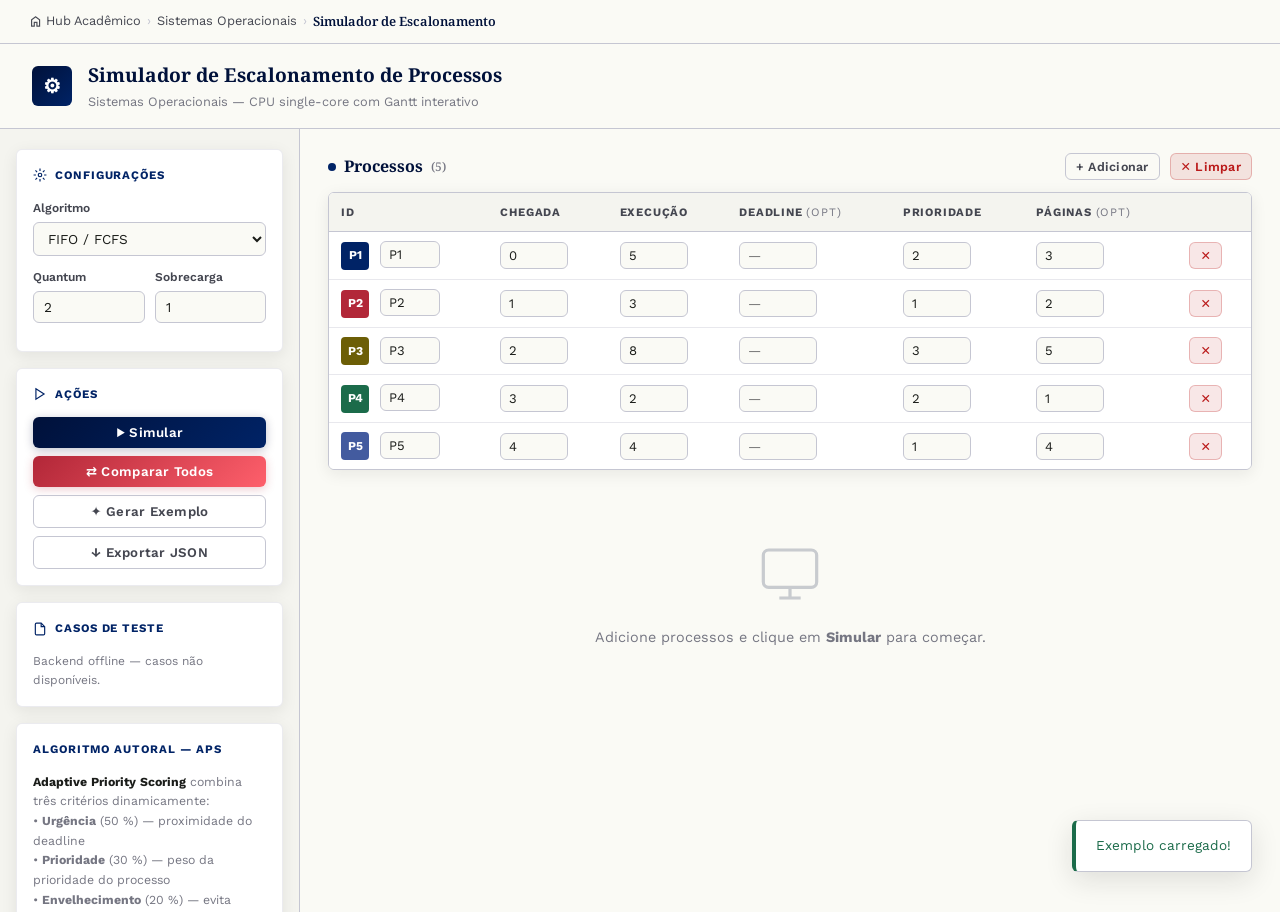
==== so/simuladores/escalonamento/index.html @ a0d8673c "juntei com o repo de PSB" ====
<!DOCTYPE html>
<html lang="pt-BR">
<head>
  <meta charset="UTF-8" />
  <meta name="viewport" content="width=device-width, initial-scale=1.0" />
  <title>Simulador de Escalonamento — SO · Hub Acadêmico</title>
  <link rel="preconnect" href="https://fonts.googleapis.com" />
  <link href="https://fonts.googleapis.com/css2?family=Noto+Serif:ital,wght@0,400;0,700;1,400&family=Work+Sans:wght@300;400;500;600;700&display=swap" rel="stylesheet" />
  <link href="https://fonts.googleapis.com/css2?family=Material+Symbols+Outlined:opsz,wght,FILL,GRAD@24,300,0,0" rel="stylesheet" />
  <link rel="stylesheet" href="style.css" />
  <style>
    /* ── Portal nav strip ────────────────────── */
    .portal-nav {
      position: fixed;
      top: 0;
      width: 100%;
      z-index: 200;
      background: rgba(250,250,245,.92);
      backdrop-filter: blur(14px);
      -webkit-backdrop-filter: blur(14px);
      border-bottom: 1px solid var(--border);
      height: 44px;
      display: flex;
      align-items: center;
      padding: 0 28px;
      gap: 6px;
      font-family: var(--font-body);
      font-size: .8rem;
    }
    .portal-nav a {
      color: var(--text-mid);
      text-decoration: none;
      display: flex;
      align-items: center;
      gap: 3px;
      transition: color .2s;
    }
    .portal-nav a:hover { color: var(--primary); }
    .portal-nav .sep { color: var(--border); }
    .portal-nav .current {
      color: var(--primary);
      font-weight: 600;
      font-family: var(--font-head);
    }
    .portal-nav .material-symbols-outlined { font-size: .95rem; }

    /* Shift everything down to account for portal-nav */
    header {
      top: 44px !important;
    }
    .sidebar {
      top: calc(44px + 73px) !important;
      height: calc(100vh - 44px - 73px) !important;
    }
    .main-layout {
      min-height: calc(100vh - 44px - 73px);
    }
    body {
      padding-top: 44px;
    }
  </style>
</head>
<body>

<!-- Portal navigation strip -->
<nav class="portal-nav">
  <a href="../../../index.html">
    <span class="material-symbols-outlined">home</span>
    Hub Acadêmico
  </a>
  <span class="sep">›</span>
  <a href="../../index.html">Sistemas Operacionais</a>
  <span class="sep">›</span>
  <span class="current">Simulador de Escalonamento</span>
</nav>

<!-- Loading overlay -->
<div class="loading-overlay hidden" id="loadingOverlay">
  <div class="spinner"></div>
  <span class="loading-text">Simulando...</span>
</div>

<!-- Header -->
<header>
  <div class="logo">⚙</div>
  <div>
    <h1>Simulador de Escalonamento de Processos</h1>
    <p>Sistemas Operacionais — CPU single-core com Gantt interativo</p>
  </div>
</header>

<div class="main-layout">

  <!-- ══════════════ SIDEBAR ══════════════ -->
  <aside class="sidebar">

    <!-- Config -->
    <div class="card">
      <div class="card-title">
        <svg viewBox="0 0 24 24" fill="none" stroke="currentColor" stroke-width="2"><circle cx="12" cy="12" r="3"/><path d="M12 1v4M12 19v4M4.22 4.22l2.83 2.83M16.95 16.95l2.83 2.83M1 12h4M19 12h4M4.22 19.78l2.83-2.83M16.95 7.05l2.83-2.83"/></svg>
        Configurações
      </div>

      <div class="form-row">
        <label>Algoritmo</label>
        <select id="selectAlg">
          <option value="fcfs">FIFO / FCFS</option>
          <option value="sjf">SJF — Shortest Job First</option>
          <option value="round_robin">Round Robin</option>
          <option value="priority">Prioridade Preemptiva</option>
          <option value="edf">EDF — Earliest Deadline First</option>
          <option value="cfs">CFS-Sim</option>
          <option value="autoral">APS — Autoral</option>
          <option value="todos">— Todos (comparar) —</option>
        </select>
      </div>

      <div class="form-grid-2">
        <div class="form-row">
          <label>Quantum</label>
          <input type="number" id="cfgQuantum" value="2" min="1" max="100" />
        </div>
        <div class="form-row">
          <label>Sobrecarga</label>
          <input type="number" id="cfgOverhead" value="1" min="0" max="20" />
        </div>
      </div>
    </div>

    <!-- Actions -->
    <div class="card">
      <div class="card-title">
        <svg viewBox="0 0 24 24" fill="none" stroke="currentColor" stroke-width="2"><polygon points="5 3 19 12 5 21 5 3"/></svg>
        Ações
      </div>
      <div class="btn-group">
        <button class="btn btn-primary btn-full" id="btnRun">▶ Simular</button>
        <button class="btn btn-success btn-full" id="btnCompare">⇄ Comparar Todos</button>
        <button class="btn btn-ghost btn-full" id="btnExample">✦ Gerar Exemplo</button>
        <button class="btn btn-ghost btn-full" id="btnExport">↓ Exportar JSON</button>
      </div>
    </div>

    <!-- Casos prontos -->
    <div class="card">
      <div class="card-title">
        <svg viewBox="0 0 24 24" fill="none" stroke="currentColor" stroke-width="2"><path d="M14 2H6a2 2 0 00-2 2v16a2 2 0 002 2h12a2 2 0 002-2V8z"/><path d="M14 2v6h6"/></svg>
        Casos de Teste
      </div>
      <div id="casosList" class="btn-group">
        <span style="font-size:.78rem;color:var(--text-muted)">Carregando casos...</span>
      </div>
    </div>

    <!-- APS info -->
    <div class="card">
      <div class="card-title">Algoritmo Autoral — APS</div>
      <p style="font-size:.77rem;color:var(--text-muted);line-height:1.6">
        <strong style="color:var(--text)">Adaptive Priority Scoring</strong> combina três critérios dinamicamente:<br>
        • <strong>Urgência</strong> (50 %) — proximidade do deadline<br>
        • <strong>Prioridade</strong> (30 %) — peso da prioridade do processo<br>
        • <strong>Envelhecimento</strong> (20 %) — evita starvação<br>
        Preemptivo: scores recalculados a cada chegada.
      </p>
    </div>

  </aside>

  <!-- ══════════════ CONTENT ══════════════ -->
  <main class="content">

    <!-- Process editor -->
    <section>
      <div class="section-header">
        <div class="section-title">
          <span class="dot"></span>
          Processos
          <span id="procCount" style="font-size:.75rem;color:var(--text-muted);font-weight:500">(0)</span>
        </div>
        <div class="toolbar">
          <button class="btn btn-ghost btn-sm" id="btnAddProc">+ Adicionar</button>
          <button class="btn btn-danger btn-sm" id="btnClearProcs">✕ Limpar</button>
        </div>
      </div>

      <div class="table-wrapper">
        <table id="procTable">
          <thead>
            <tr>
              <th>ID</th>
              <th>Chegada</th>
              <th>Execução</th>
              <th>Deadline <span style="color:var(--text-muted);font-weight:400">(opt)</span></th>
              <th>Prioridade</th>
              <th>Páginas <span style="color:var(--text-muted);font-weight:400">(opt)</span></th>
              <th></th>
            </tr>
          </thead>
          <tbody id="procBody"></tbody>
        </table>
      </div>
    </section>

    <!-- Results -->
    <section id="resultsSection" class="hidden">

      <div id="compareTabs" class="tabs hidden"></div>

      <div>
        <div class="section-header">
          <div class="section-title"><span class="dot" style="background:var(--secondary)"></span>Gráfico de Gantt</div>
          <span id="algLabel" style="font-size:.8rem;color:var(--primary-med);font-weight:600"></span>
        </div>
        <div class="gantt-wrapper">
          <canvas id="ganttCanvas" height="160"></canvas>
        </div>
        <div class="gantt-legend" id="ganttLegend"></div>
      </div>

      <div>
        <div class="section-title" style="margin-bottom:12px"><span class="dot" style="background:var(--warn)"></span>Métricas Globais</div>
        <div class="metrics-grid" id="metricsGrid"></div>
      </div>

      <div>
        <div class="section-title" style="margin-bottom:12px"><span class="dot" style="background:var(--danger)"></span>Resultados por Processo</div>
        <div class="table-wrapper">
          <table class="result-table" id="resultTable">
            <thead>
              <tr>
                <th>ID</th><th>Chegada</th><th>Execução</th><th>Deadline</th>
                <th>Prioridade</th><th>Início(s)</th><th>Término</th>
                <th>Espera</th><th>Turnaround</th><th>Deadline OK?</th>
              </tr>
            </thead>
            <tbody id="resultBody"></tbody>
          </table>
        </div>
      </div>

      <div id="compareSection" class="hidden">
        <div class="section-title" style="margin-bottom:12px"><span class="dot" style="background:var(--primary-dim)"></span>Comparação de Algoritmos</div>
        <div class="table-wrapper">
          <table class="compare-table" id="compareTable">
            <thead>
              <tr>
                <th>Algoritmo</th><th>Espera Média</th><th>Turnaround Médio</th>
                <th>Throughput</th><th>CPU Ociosa %</th><th>Preempções</th><th>Trocas Contexto</th>
              </tr>
            </thead>
            <tbody id="compareBody"></tbody>
          </table>
        </div>
      </div>

    </section>

    <!-- Empty state -->
    <div class="empty-state" id="emptyState">
      <svg width="64" height="64" viewBox="0 0 24 24" fill="none" stroke="currentColor" stroke-width="1.2">
        <rect x="2" y="3" width="20" height="14" rx="2"/><path d="M8 21h8M12 17v4"/>
      </svg>
      <p>Adicione processos e clique em <strong>Simular</strong> para começar.</p>
    </div>

  </main>
</div>

<script src="script.js"></script>
</body>
</html>
---- so/simuladores/escalonamento/style.css ----
/* ─── Reset & Base ─────────────────────────────────────────── */
*, *::before, *::after { box-sizing: border-box; margin: 0; padding: 0; }

:root {
  /* PSB UFBA Design System — Material Design 3 */
  --bg:              #fafaf5;
  --surface:         #f4f4ef;
  --surface2:        #ffffff;
  --surface-high:    #e8e8e3;
  --border:          #c5c6d2;
  --border-soft:     rgba(197,198,210,.35);

  --primary:         #00113a;
  --primary-med:     #002366;
  --primary-dim:     #435b9f;
  --primary-fixed:   #dbe1ff;

  --secondary:       #b22738;
  --secondary-med:   #fe5f6b;
  --secondary-fixed: #ffdad9;

  --danger:          #ba1a1a;
  --warn:            #6c5e06;
  --warn-container:  #f7e382;

  --text:            #1a1c19;
  --text-mid:        #444650;
  --text-muted:      #757682;

  --radius:   6px;
  --radius-lg: 10px;
  --radius-full: 999px;
  --shadow:   0 4px 16px rgba(26,28,25,.08);
  --shadow-md: 0 8px 28px rgba(26,28,25,.12);

  --font-body: 'Work Sans', system-ui, sans-serif;
  --font-head: 'Noto Serif', Georgia, serif;

  /* Process palette */
  --c0:#002366; --c1:#b22738; --c2:#6c5e06; --c3:#1b6b4a;
  --c4:#435b9f; --c5:#8b4513; --c6:#2d6a8c; --c7:#6b2d5e;
  --c8:#3d6b3d; --c9:#7a4a00;
}

html { scroll-behavior: smooth; }

body {
  font-family: var(--font-body);
  background: var(--bg);
  color: var(--text);
  min-height: 100vh;
  line-height: 1.6;
}

/* ─── Header ───────────────────────────────────────────────── */
header {
  background: rgba(250,250,245,.92);
  border-bottom: 1px solid var(--border);
  padding: 16px 32px;
  display: flex;
  align-items: center;
  gap: 16px;
  position: sticky;
  top: 0;
  z-index: 100;
  backdrop-filter: blur(14px);
  -webkit-backdrop-filter: blur(14px);
}

header .logo {
  width: 40px; height: 40px;
  background: linear-gradient(135deg, var(--primary), var(--primary-med));
  border-radius: var(--radius);
  display: flex; align-items: center; justify-content: center;
  font-size: 20px; font-weight: 700; color: #fff;
  flex-shrink: 0;
  font-family: var(--font-head);
}

header h1 {
  font-size: 1.2rem;
  font-weight: 700;
  font-family: var(--font-head);
  color: var(--primary);
}

header p { font-size: .8rem; color: var(--text-muted); margin-top: 1px; }

/* ─── Layout ───────────────────────────────────────────────── */
.main-layout {
  display: grid;
  grid-template-columns: 300px 1fr;
  gap: 0;
  min-height: calc(100vh - 73px);
}

/* ─── Sidebar ──────────────────────────────────────────────── */
.sidebar {
  background: var(--surface);
  border-right: 1px solid var(--border);
  padding: 20px 16px;
  display: flex;
  flex-direction: column;
  gap: 16px;
  overflow-y: auto;
  position: sticky;
  top: 73px;
  height: calc(100vh - 73px);
}

/* ─── Cards ────────────────────────────────────────────────── */
.card {
  background: var(--surface2);
  border: 1px solid var(--border-soft);
  border-radius: var(--radius);
  padding: 16px;
  box-shadow: var(--shadow);
}

.card-title {
  font-size: .72rem;
  font-weight: 700;
  text-transform: uppercase;
  letter-spacing: .08em;
  color: var(--primary-med);
  margin-bottom: 14px;
  display: flex;
  align-items: center;
  gap: 8px;
}

.card-title svg { width: 14px; height: 14px; }

/* ─── Form controls ────────────────────────────────────────── */
.form-row {
  display: flex;
  flex-direction: column;
  gap: 4px;
  margin-bottom: 12px;
}

.form-row:last-child { margin-bottom: 0; }

label {
  font-size: .75rem;
  color: var(--text-mid);
  font-weight: 600;
}

input, select {
  background: var(--bg);
  border: 1px solid var(--border);
  border-radius: var(--radius);
  color: var(--text);
  font-size: .85rem;
  padding: 7px 10px;
  width: 100%;
  transition: border-color .2s, box-shadow .2s;
  font-family: var(--font-body);
}

input:focus, select:focus {
  outline: none;
  border-color: var(--primary-med);
  box-shadow: 0 0 0 3px rgba(0,35,102,.12);
}

select option { background: var(--surface2); color: var(--text); }

.form-grid-2 {
  display: grid;
  grid-template-columns: 1fr 1fr;
  gap: 10px;
}

/* ─── Buttons ──────────────────────────────────────────────── */
.btn {
  display: inline-flex;
  align-items: center;
  justify-content: center;
  gap: 6px;
  padding: 8px 16px;
  border-radius: var(--radius);
  border: none;
  cursor: pointer;
  font-size: .83rem;
  font-weight: 600;
  font-family: var(--font-body);
  transition: all .2s;
  white-space: nowrap;
  letter-spacing: .02em;
}

.btn-primary {
  background: linear-gradient(135deg, var(--primary), var(--primary-med));
  color: #fff;
  box-shadow: 0 2px 10px rgba(0,17,58,.25);
}
.btn-primary:hover { filter: brightness(1.1); transform: translateY(-1px); box-shadow: 0 4px 16px rgba(0,17,58,.3); }

.btn-success {
  background: linear-gradient(135deg, var(--secondary), var(--secondary-med));
  color: #fff;
  box-shadow: 0 2px 10px rgba(178,39,56,.25);
}
.btn-success:hover { filter: brightness(1.08); transform: translateY(-1px); }

.btn-danger {
  background: rgba(186,26,26,.1);
  color: var(--danger);
  border: 1px solid rgba(186,26,26,.25);
}
.btn-danger:hover { background: rgba(186,26,26,.18); }

.btn-ghost {
  background: transparent;
  color: var(--text-mid);
  border: 1px solid var(--border);
}
.btn-ghost:hover { background: var(--surface-high); color: var(--text); }

.btn-sm { padding: 5px 10px; font-size: .78rem; }

.btn-full { width: 100%; }

.btn-group {
  display: flex;
  flex-direction: column;
  gap: 8px;
}

/* ─── Content area ─────────────────────────────────────────── */
.content {
  padding: 24px 28px;
  display: flex;
  flex-direction: column;
  gap: 24px;
  overflow-y: auto;
  background: var(--bg);
}

/* ─── Process table ────────────────────────────────────────── */
.table-wrapper {
  overflow-x: auto;
  border-radius: var(--radius);
  border: 1px solid var(--border);
  box-shadow: var(--shadow);
}

table {
  width: 100%;
  border-collapse: collapse;
  font-size: .83rem;
  background: var(--surface2);
}

thead th {
  background: var(--surface);
  color: var(--text-mid);
  font-size: .71rem;
  font-weight: 700;
  text-transform: uppercase;
  letter-spacing: .07em;
  padding: 10px 12px;
  text-align: left;
  border-bottom: 1px solid var(--border);
  white-space: nowrap;
}

tbody tr {
  border-bottom: 1px solid rgba(197,198,210,.4);
  transition: background .15s;
}

tbody tr:last-child { border-bottom: none; }
tbody tr:hover { background: rgba(0,17,58,.03); }

tbody td {
  padding: 9px 12px;
  vertical-align: middle;
  color: var(--text);
}

tbody td input {
  padding: 5px 8px;
  font-size: .82rem;
  min-width: 60px;
}

.pid-badge {
  display: inline-flex;
  align-items: center;
  justify-content: center;
  width: 28px; height: 28px;
  border-radius: 4px;
  font-weight: 700;
  font-size: .75rem;
  color: #fff;
}

/* ─── Action toolbar ───────────────────────────────────────── */
.toolbar {
  display: flex;
  gap: 10px;
  flex-wrap: wrap;
  align-items: center;
}

/* ─── Section headings ─────────────────────────────────────── */
.section-header {
  display: flex;
  align-items: center;
  justify-content: space-between;
  gap: 12px;
  margin-bottom: 12px;
}

.section-title {
  font-size: 1rem;
  font-weight: 700;
  font-family: var(--font-head);
  color: var(--primary);
  display: flex;
  align-items: center;
  gap: 8px;
}

.section-title .dot {
  width: 8px; height: 8px;
  border-radius: 50%;
  background: var(--primary-med);
}

/* ─── Gantt ────────────────────────────────────────────────── */
.gantt-wrapper {
  overflow-x: auto;
  background: var(--surface2);
  border-radius: var(--radius);
  border: 1px solid var(--border);
  padding: 8px 0 4px;
  box-shadow: var(--shadow);
}

#ganttCanvas {
  display: block;
  cursor: default;
}

.gantt-legend {
  display: flex;
  gap: 20px;
  flex-wrap: wrap;
  margin-top: 10px;
  font-size: .78rem;
}

.legend-item {
  display: flex;
  align-items: center;
  gap: 6px;
  color: var(--text-mid);
}

.legend-dot {
  width: 12px; height: 12px;
  border-radius: 2px;
  flex-shrink: 0;
}

/* ─── Metrics grid ─────────────────────────────────────────── */
.metrics-grid {
  display: grid;
  grid-template-columns: repeat(auto-fill, minmax(160px, 1fr));
  gap: 12px;
}

.metric-card {
  background: var(--surface2);
  border: 1px solid var(--border-soft);
  border-radius: var(--radius);
  padding: 16px;
  text-align: center;
  box-shadow: var(--shadow);
  border-top: 3px solid var(--primary-med);
  transition: transform .2s, box-shadow .2s;
}

.metric-card:hover {
  transform: translateY(-3px);
  box-shadow: var(--shadow-md);
}

.metric-value {
  font-size: 1.6rem;
  font-weight: 700;
  font-family: var(--font-head);
  color: var(--primary);
  line-height: 1.2;
}

.metric-label {
  font-size: .72rem;
  color: var(--text-muted);
  margin-top: 4px;
  font-weight: 600;
  text-transform: uppercase;
  letter-spacing: .05em;
}

/* ─── Results table ────────────────────────────────────────── */
.result-table th { text-align: center; }
.result-table td { text-align: center; }

.badge-ok {
  display: inline-block;
  padding: 2px 9px;
  border-radius: var(--radius-full);
  font-size: .72rem;
  font-weight: 700;
  background: rgba(27,107,74,.12);
  color: #1b6b4a;
}

.badge-fail {
  display: inline-block;
  padding: 2px 9px;
  border-radius: var(--radius-full);
  font-size: .72rem;
  font-weight: 700;
  background: rgba(186,26,26,.12);
  color: var(--danger);
}

.badge-none {
  display: inline-block;
  padding: 2px 9px;
  border-radius: var(--radius-full);
  font-size: .72rem;
  color: var(--text-muted);
}

/* ─── Compare table ────────────────────────────────────────── */
.compare-table th:first-child { text-align: left; }
.compare-table td:first-child { text-align: left; font-weight: 600; }

.compare-table tr.best-row td { color: var(--primary-med); font-weight: 700; }

/* ─── Tabs ─────────────────────────────────────────────────── */
.tabs {
  display: flex;
  gap: 2px;
  border-bottom: 2px solid var(--border);
  margin-bottom: 18px;
  flex-wrap: wrap;
}

.tab-btn {
  padding: 8px 16px;
  font-size: .8rem;
  font-weight: 600;
  border: none;
  background: transparent;
  color: var(--text-muted);
  cursor: pointer;
  border-bottom: 2px solid transparent;
  margin-bottom: -2px;
  transition: all .2s;
  font-family: var(--font-body);
  border-radius: var(--radius) var(--radius) 0 0;
}

.tab-btn:hover { color: var(--text); background: var(--surface); }
.tab-btn.active { color: var(--primary-med); border-bottom-color: var(--primary-med); background: var(--surface2); }

/* ─── Loading overlay ──────────────────────────────────────── */
.loading-overlay {
  position: fixed; inset: 0;
  background: rgba(250,250,245,.85);
  backdrop-filter: blur(6px);
  display: flex;
  flex-direction: column;
  align-items: center;
  justify-content: center;
  z-index: 999;
  gap: 16px;
}

.spinner {
  width: 44px; height: 44px;
  border: 3px solid var(--border);
  border-top-color: var(--primary-med);
  border-radius: 50%;
  animation: spin .7s linear infinite;
}

@keyframes spin { to { transform: rotate(360deg); } }

.loading-text { color: var(--text-mid); font-size: .9rem; font-weight: 600; }

.hidden { display: none !important; }

/* ─── Toast ────────────────────────────────────────────────── */
.toast {
  position: fixed;
  bottom: 28px; right: 28px;
  background: var(--surface2);
  border: 1px solid var(--border);
  border-radius: var(--radius);
  padding: 14px 20px;
  font-size: .85rem;
  box-shadow: var(--shadow-md);
  z-index: 9999;
  max-width: 340px;
  animation: slideUp .3s ease;
  color: var(--text);
}

.toast.error { border-left: 4px solid var(--danger); color: var(--danger); }
.toast.success { border-left: 4px solid #1b6b4a; color: #1b6b4a; }

@keyframes slideUp {
  from { transform: translateY(20px); opacity: 0; }
  to   { transform: translateY(0);    opacity: 1; }
}

/* ─── Empty state ──────────────────────────────────────────── */
.empty-state {
  text-align: center;
  padding: 48px 24px;
  color: var(--text-muted);
}

.empty-state svg { opacity: .2; margin-bottom: 12px; stroke: var(--primary); }
.empty-state p { font-size: .9rem; }

/* ─── Scrollbar ────────────────────────────────────────────── */
::-webkit-scrollbar { width: 5px; height: 5px; }
::-webkit-scrollbar-track { background: var(--bg); }
::-webkit-scrollbar-thumb { background: var(--border); border-radius: 3px; }
::-webkit-scrollbar-thumb:hover { background: var(--text-muted); }

/* ─── Responsive ───────────────────────────────────────────── */
@media (max-width: 900px) {
  .main-layout { grid-template-columns: 1fr; }
  .sidebar { position: static; height: auto; }
  .content { padding: 16px; }
}
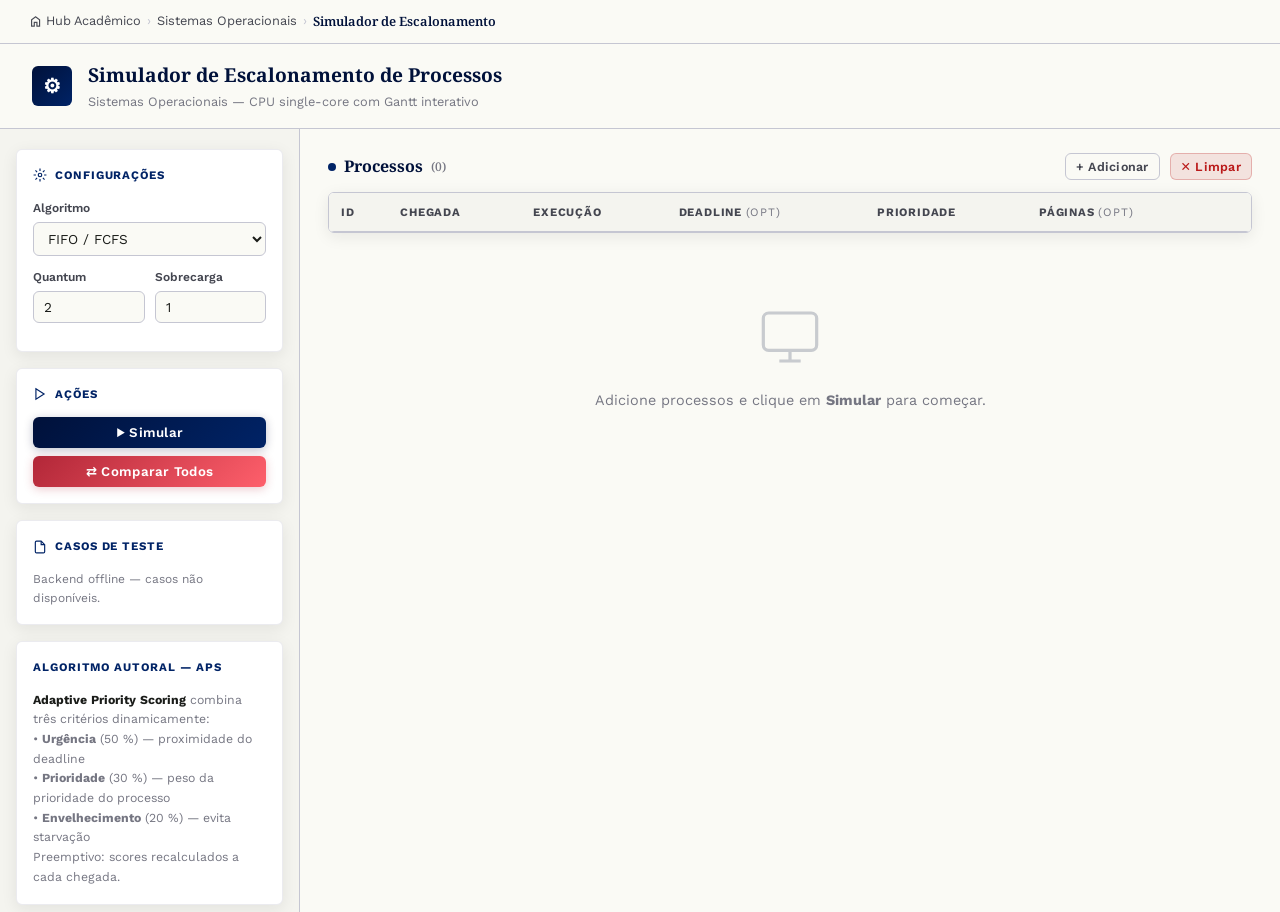
==== commit 0147ea4b: "decisoes do aps" ====
--- a/so/simuladores/escalonamento/index.html
+++ b/so/simuladores/escalonamento/index.html
@@ -109,7 +109,7 @@
           <option value="round_robin">Round Robin</option>
           <option value="priority">Prioridade Preemptiva</option>
           <option value="edf">EDF — Earliest Deadline First</option>
-          <option value="cfs">CFS-Sim</option>
+          <option value="cfs">CFS-Sim — Completely Fair Scheduler</option>
           <option value="autoral">APS — Autoral</option>
           <option value="todos">— Todos (comparar) —</option>
         </select>
@@ -136,8 +136,6 @@
       <div class="btn-group">
         <button class="btn btn-primary btn-full" id="btnRun">▶ Simular</button>
         <button class="btn btn-success btn-full" id="btnCompare">⇄ Comparar Todos</button>
-        <button class="btn btn-ghost btn-full" id="btnExample">✦ Gerar Exemplo</button>
-        <button class="btn btn-ghost btn-full" id="btnExport">↓ Exportar JSON</button>
       </div>
     </div>
 
@@ -211,31 +209,47 @@
           <div class="section-title"><span class="dot" style="background:var(--secondary)"></span>Gráfico de Gantt</div>
           <span id="algLabel" style="font-size:.8rem;color:var(--primary-med);font-weight:600"></span>
         </div>
+        <!-- Step controls (visible only in step mode) -->
+        <div id="stepControls" style="display:none;align-items:center;gap:10px;margin:10px 0 4px;flex-wrap:wrap">
+          <button id="btnPrevStep" class="btn btn-ghost btn-sm" onclick="prevStep()">← Anterior</button>
+          <span id="stepLabel" style="font-size:.8rem;color:var(--text-muted);font-weight:500;min-width:120px;text-align:center"></span>
+          <button id="btnNextStep" class="btn btn-primary btn-sm" onclick="nextStep()">Próximo →</button>
+          <button id="btnShowAll" class="btn btn-ghost btn-sm" onclick="showAllSteps()" style="margin-left:4px">Ver tudo</button>
+        </div>
         <div class="gantt-wrapper">
           <canvas id="ganttCanvas" height="160"></canvas>
         </div>
         <div class="gantt-legend" id="ganttLegend"></div>
       </div>
 
-      <div>
+      <div id="metricsDiv" style="display:none">
         <div class="section-title" style="margin-bottom:12px"><span class="dot" style="background:var(--warn)"></span>Métricas Globais</div>
         <div class="metrics-grid" id="metricsGrid"></div>
       </div>
 
-      <div>
+      <div id="resultTableDiv" style="display:none">
         <div class="section-title" style="margin-bottom:12px"><span class="dot" style="background:var(--danger)"></span>Resultados por Processo</div>
         <div class="table-wrapper">
           <table class="result-table" id="resultTable">
             <thead>
               <tr>
-                <th>ID</th><th>Chegada</th><th>Execução</th><th>Deadline</th>
+                <th>ID</th><th>Chegada</th><th>Execução</th><th class="col-deadline">Deadline</th>
                 <th>Prioridade</th><th>Início(s)</th><th>Término</th>
-                <th>Espera</th><th>Turnaround</th><th>Deadline OK?</th>
+                <th>Espera</th><th>Turnaround</th><th class="col-deadline">Deadline OK?</th>
               </tr>
             </thead>
             <tbody id="resultBody"></tbody>
           </table>
         </div>
+      </div>
+
+      <!-- APS Score Log — só visível quando algoritmo = autoral -->
+      <div id="apsScoreLog" style="display:none">
+        <div class="section-title" style="margin-bottom:12px">
+          <span class="dot" style="background:#7c6f2a"></span>
+          Decisões APS — Score por Processo
+        </div>
+        <div id="apsScoreBody"></div>
       </div>
 
       <div id="compareSection" class="hidden">
@@ -244,8 +258,7 @@
           <table class="compare-table" id="compareTable">
             <thead>
               <tr>
-                <th>Algoritmo</th><th>Espera Média</th><th>Turnaround Médio</th>
-                <th>Throughput</th><th>CPU Ociosa %</th><th>Preempções</th><th>Trocas Contexto</th>
+                <th>Algoritmo</th><th>Espera Média</th><th>Turnaround Médio</th><th>Preempções</th>
               </tr>
             </thead>
             <tbody id="compareBody"></tbody>
